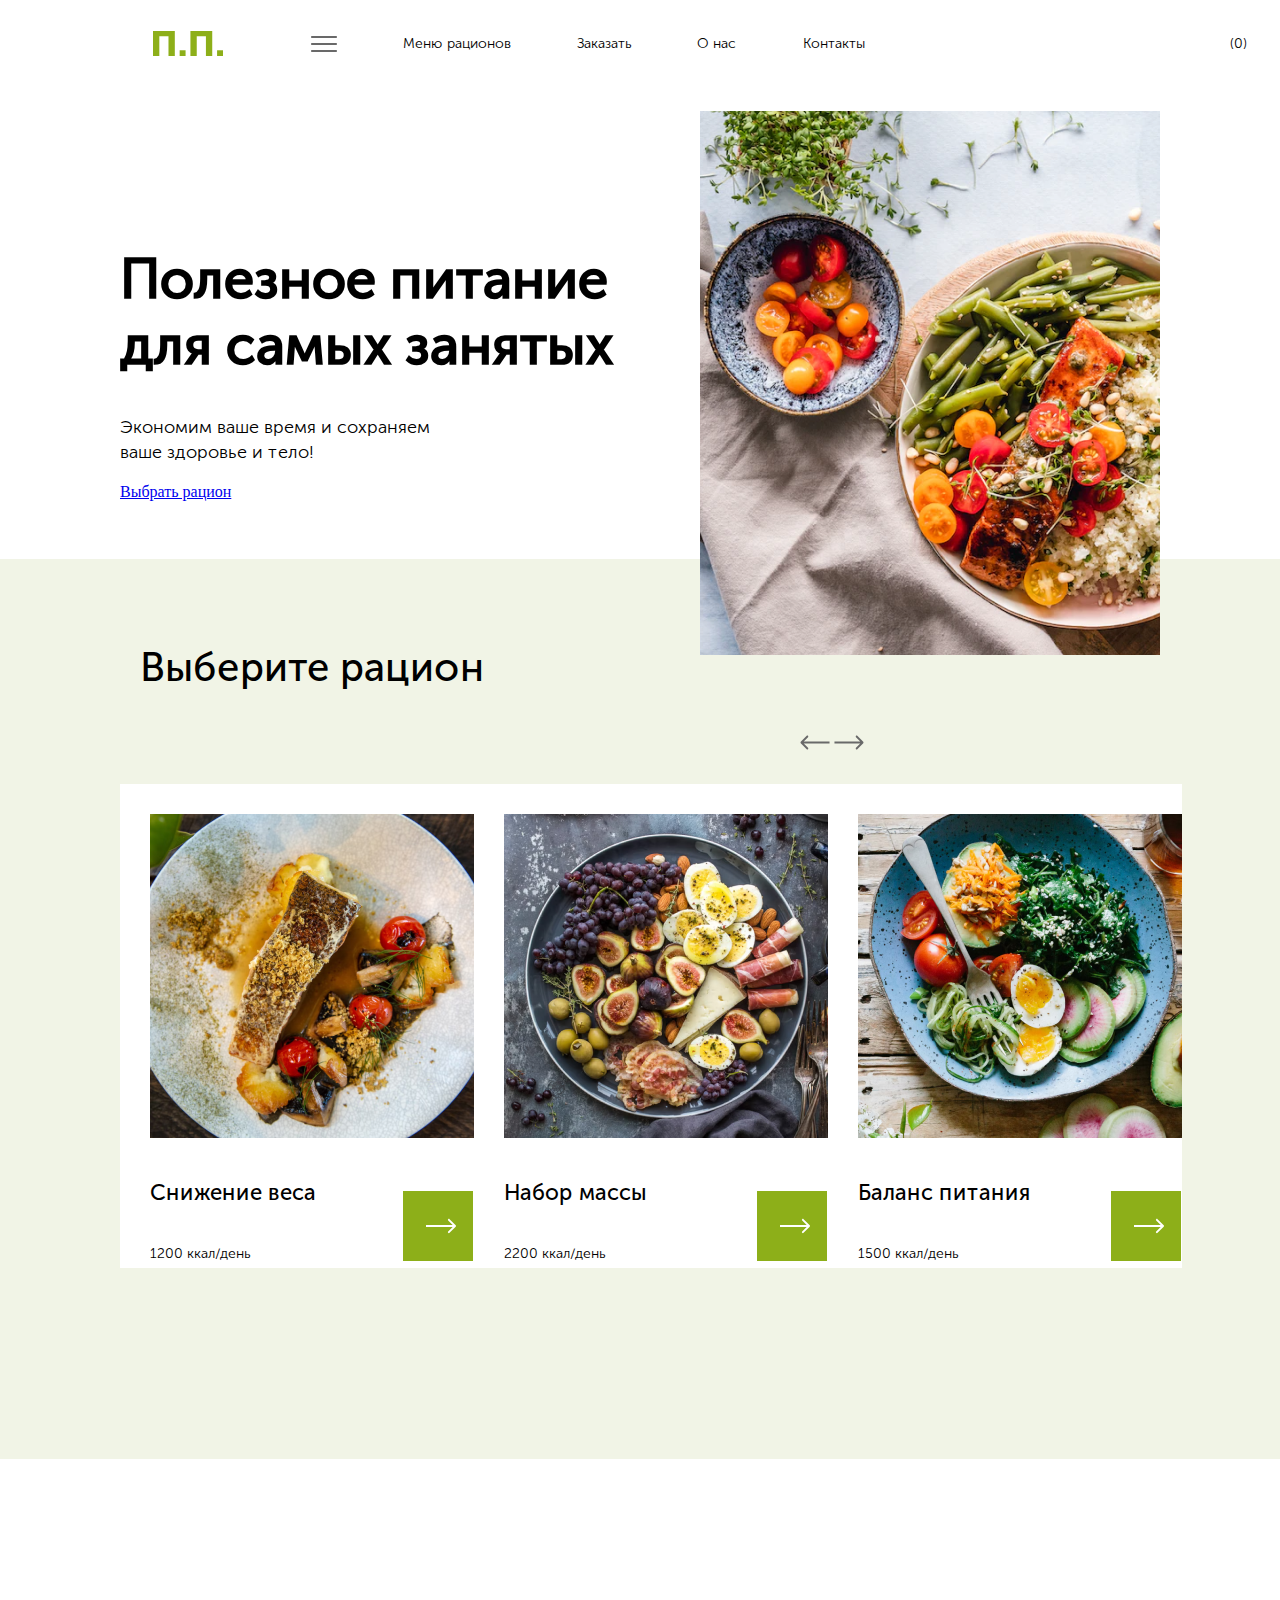
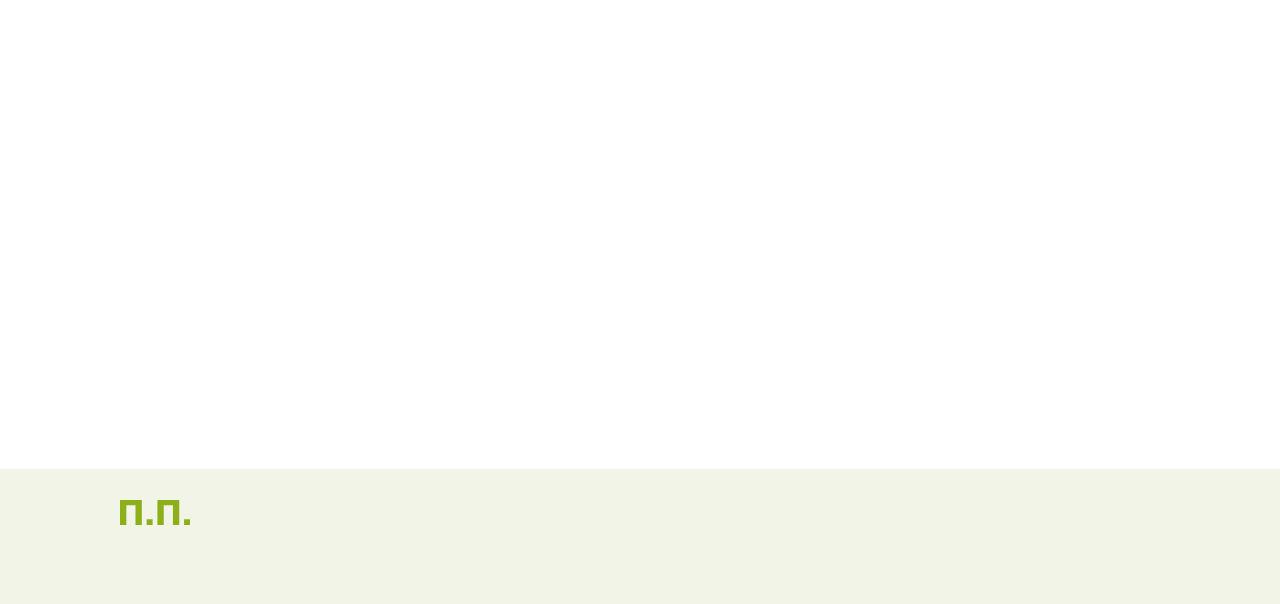
==== pp/html/index.html @ 67abd6be "1st comit" ====
<!DOCTYPE html>
<html lang="en">
<head>
    <meta charset="UTF-8">
    <title>Document</title>
    <link rel="stylesheet" href="../css/style.css">
</head>
<body>
    <div class="header">
        <img class="logo" src="../img/logo.svg" alt="logo">
        <img class="iconmenu" src="../img/iconmenu.svg" alt="iconmenu">
        <p>Меню рационов</p>
        <p>Заказать</p>
        <p>О нас</p>
        <p>Контакты</p>
        <img class="basket" src="../img/basket.svg" alt="basket">
        <p>(0)</p>
    </div>
    <div class="container">
        <div class="firstscreen">
            <div class="maininfo">
                <h1>Полезное питание<br/>для самых занятых</h1>
                <p>Экономим ваше время и сохраняем <br/>ваше здоровье и тело!</p>
                <div class="mainButtonChose">
                    <a href="#chosediet">Выбрать рацион</a>
                </div>
            </div>
            <div class="mainimg">
                <img src="../img/imgmain.png" alt="mainImg">
                <!-- <div class="cutimg"></div> -->
            </div>
        </div>
        <div class="secondscreen"><a name="chosediet"></a>
            <p>Выберите рацион</p>
            <div class="navigationarrows">
                <img src="../img/leftarrow.svg" alt="">
                <img src="../img/rightarrow.svg" alt="">
            </div>
                <div class="dietTypes">
                    <div class="type">
                        <img src="../img/menu1.png" alt="">
                        <p class="programname">Снижение веса</p>
                        <p class="programccal">1200 ккал/день</p>
                        <div class="choseButton">
                            <img src="../img/whitearrow.svg" alt="">
                        </div>
                    </div>
                    <div class="type">
                        <img src="../img/menu2.png" alt="">
                        <p class="programname">Набор массы</p>
                        <p class="programccal">2200 ккал/день</p>
                        <div class="choseButton">
                            <img src="../img/whitearrow.svg" alt="">
                        </div>
                    </div>
                    <div class="type">
                        <img src="../img/menu3.png" alt="">
                        <p class="programname">Баланс питания</p>
                        <p class="programccal">1500 ккал/день</p>
                        <div class="choseButton">
                            <img src="../img/whitearrow.svg" alt="">
                        </div>
                    </div>
                </div>
        </div>
        <div class="thirdscreen">

        </div>
    </div>
    <div class="footer">
        <img class="logo" src="../img/logo.svg" alt="logo">
    </div>
</body>
</html>
---- pp/css/style.css ----
@font-face { 
    font-family: "MuseoSansCyrl300";
    src: url("../fonts/MuseoSansCyrl300/MuseoSansCyrl300.eot");
    src: url("../fonts/MuseoSansCyrl300/MuseoSansCyrl300.eot?#iefix")format("embedded-opentype"),
    url("../fonts/MuseoSansCyrl300/MuseoSansCyrl300.woff") format("woff"),
    url("../fonts/MuseoSansCyrl300/MuseoSansCyrl300.ttf") format("truetype");
    font-weight: bold;
}

@font-face { 
    font-family: "MuseoSansCyrl100";
    src: url("../fonts/MuseoSansCyrl100/MuseoSansCyrl100.eot");
    src: url("../fonts/MuseoSansCyrl100/MuseoSansCyrl100.eot?#iefix")format("embedded-opentype"),
    url("../fonts/MuseoSansCyrl100/MuseoSansCyrl100.woff") format("woff"),
    url("../fonts/MuseoSansCyrl100/MuseoSansCyrl100.ttf") format("truetype");
    font-weight: normal;
}

@font-face { 
    font-family: "MuseoSansCyrl500";
    src: url("../fonts/MuseoSansCyrl500/MuseoSansCyrl500.eot");
    src: url("../fonts/MuseoSansCyrl500/MuseoSansCyrl500.eot?#iefix")format("embedded-opentype"),
    url("../fonts/MuseoSansCyrl500/MuseoSansCyrl500.woff") format("woff"),
    url("../fonts/MuseoSansCyrl500/MuseoSansCyrl500.ttf") format("truetype");
    font-weight: bolder;
}

body {
    display: flex;
    flex-direction: column;
    justify-content: space-between;
    margin: 0;
}

.header{
    display: flex;
    flex-direction: row;
    position: relative;
    justify-content: space-around;
    height: 50px;
}

.header p {
    font-family: 'MuseoSansCyrl300';
    font-size: 14px;
    margin-top: 34px;
}

.logo {
    width: 70px;
    height: 25px;
    margin-left: 120px;
    margin-top: 31px;
}

.iconmenu {
    width: 26px;
    height: 16px;
    margin-left: 22px;
    margin-top: 36px;
}

.basket {
    margin-left: 8.33%;
    margin-right: 8.33%;
    margin-top: 8.33%;
    margin-bottom: 8.33%;
}

.container {
    display: flex;
    flex-direction: column;
}

.firstscreen {
    display: flex;
    flex-direction: row;
    justify-content: flex-start;
    height: 90%;
}

.maininfo {
    width: 50%;
    margin-top: 159px;
    margin-left: 120px;
}

.maininfo h1 {
    text-align: justify;
    font-size: 55px;
    font-family: "MuseoSansCyrl500";
    line-height: 66px;
}

p {
    font-family: 'MuseoSansCyrl300';
    font-size: 18px;
    line-height: 140%;
}

.mainimg {
    width: 50%;
    margin-top: 61px
}

.mainimg img{
    position: relative;
}

/* .cutimg {
    position: absolute;
    width: 194px;
    height: 431px;
    background-color: white;
    margin-left: 133px;
    margin-top: 0;
} */

.secondscreen {
    background-color: rgba(241, 244, 230, 1);
    height: 100vh;
    margin-top: -100px;
}

.secondscreen p{
    display: inline-block;
    margin-top: 80px;
    margin-left: 140px;
    font-family: "MuseoSansCyrl500";
    font-size: 40px;
}

.navigationarrows {
    display: inline;
    color: rgba(105, 105, 105, 1);
    margin-left: 800px;
}

.navigationarrows img {
    width: 30px;
    height: 15px;
}

.dietTypes {
    display: flex;
    justify-content: space-around;
    margin-top: 30px;
    margin-bottom: 125px;
}

.type {
    position: relative;
    width: 384px;
    height: 484px;
    background-color: white;
}

.type:first-child {
    margin-left: 120px;
}

.type:last-child {
    margin-right: 120px;
}

.type img {
    margin-left: 30px;
    margin-top: 30px;
}

.programname {
    display: block !important;
    margin-top: 36px !important;
    margin-left: 30px !important;
    font-family: "MuseoSansCyrl500" !important;
    font-size: 22px !important;
}

.programccal {
    margin-left: 30px !important;
    margin-top: 15px !important;
    font-family: "MuseoSansCyrl300" !important;
    font-size: 14px !important;
    line-height: 16.8px !important;
}

.choseButton {
    position: absolute;
    width: 70px;
    height: 70px;
    background-color: rgba(141, 175, 25, 1);
    z-index: 1;
    margin-top: -86px;
    margin-left: 283px;
}

.choseButton img {
    position: absolute;
    width: 30px;
    height: 20px;
    margin-top: 25px;
    margin-left: 23px;
}

.footer {
    position: absolute;
    width: 100%;
    height: 135px;
    left: 0px;
    top: 2069px;

    /* Фон */

    background: #F1F4E6;
}
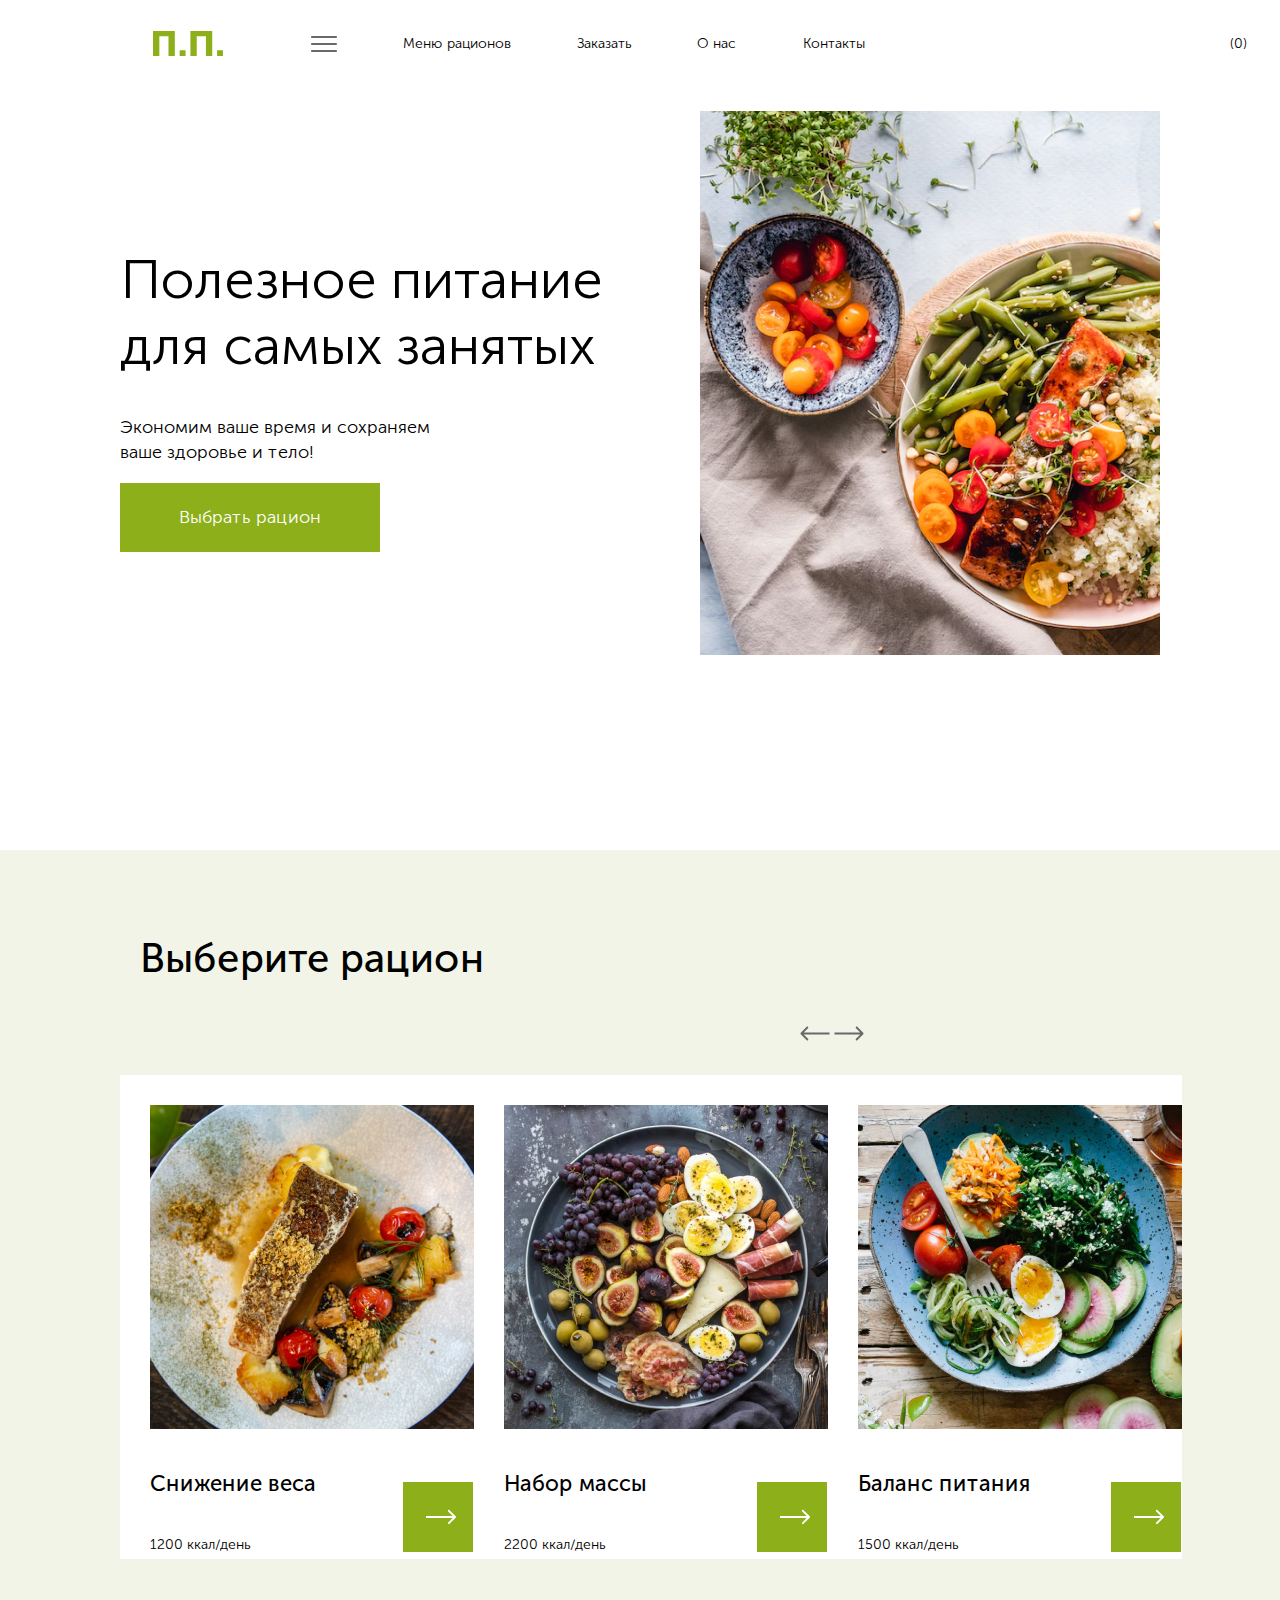
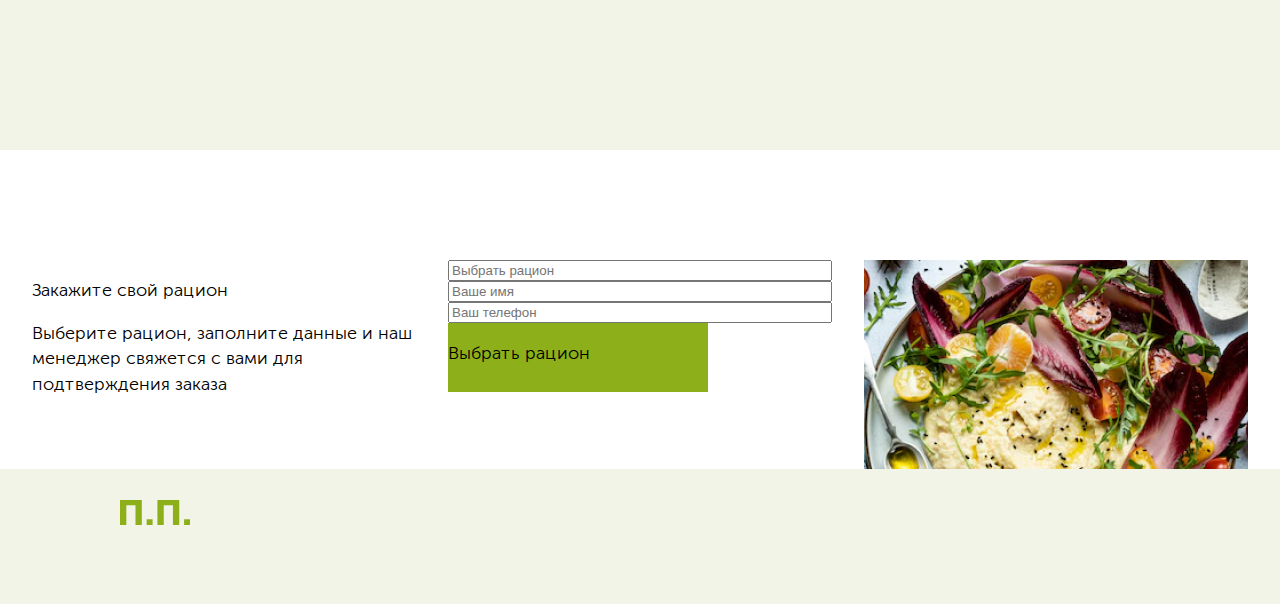
==== commit 189bed85: "работа со стилями" ====
--- a/pp/html/index.html
+++ b/pp/html/index.html
@@ -64,7 +64,21 @@
                 </div>
         </div>
         <div class="thirdscreen">
-
+            <div class="lastinfo">
+                <p>Закажите свой рацион</p>
+                <p>Выберите рацион, заполните данные и наш менеджер свяжется с вами для подтверждения заказа</p>
+            </div>
+            <div class="orderform">
+                <input type="text" placeholder="Выбрать рацион">
+                <input type="text" placeholder="Ваше имя">
+                <input type="text" placeholder="Ваш телефон">
+                <div class="mainButtonChose">
+                    <p>Выбрать рацион</p>
+                </div>
+            </div>
+            <div class="lastimg">
+                <img src="../img/zakaz.png" alt="">
+            </div>
         </div>
     </div>
     <div class="footer">
--- a/pp/css/style.css
+++ b/pp/css/style.css
@@ -76,7 +76,7 @@
     display: flex;
     flex-direction: row;
     justify-content: flex-start;
-    height: 90%;
+    height: 100vh;
 }
 
 .maininfo {
@@ -88,7 +88,7 @@
 .maininfo h1 {
     text-align: justify;
     font-size: 55px;
-    font-family: "MuseoSansCyrl500";
+    font-family: "MuseoSansCyrl300";
     line-height: 66px;
 }
 
@@ -96,6 +96,23 @@
     font-family: 'MuseoSansCyrl300';
     font-size: 18px;
     line-height: 140%;
+}
+
+.mainButtonChose {
+    position: relative;
+    height: 69px;
+    width: 260px;
+    background-color: rgba(141, 175, 25, 1);
+}
+
+.mainButtonChose a {
+    position: absolute;
+    text-decoration: none;
+    font-size: 18px;
+    color: white;
+    font-family: "MuseoSansCyrl300";
+    margin-left: 59px;
+    margin-top: 23px;
 }
 
 .mainimg {
@@ -202,6 +219,26 @@
     margin-left: 23px;
 }
 
+.thirdscreen {
+    display: flex;
+    justify-content: space-evenly;
+    margin-top: 110px;
+}
+
+.lastinfo {
+    width: 30%;
+}
+
+.orderform {
+    display: flex;
+    flex-direction: column;
+    width: 30%;
+}
+
+.lastimg {
+    width: 30%;
+}
+
 .footer {
     position: absolute;
     width: 100%;
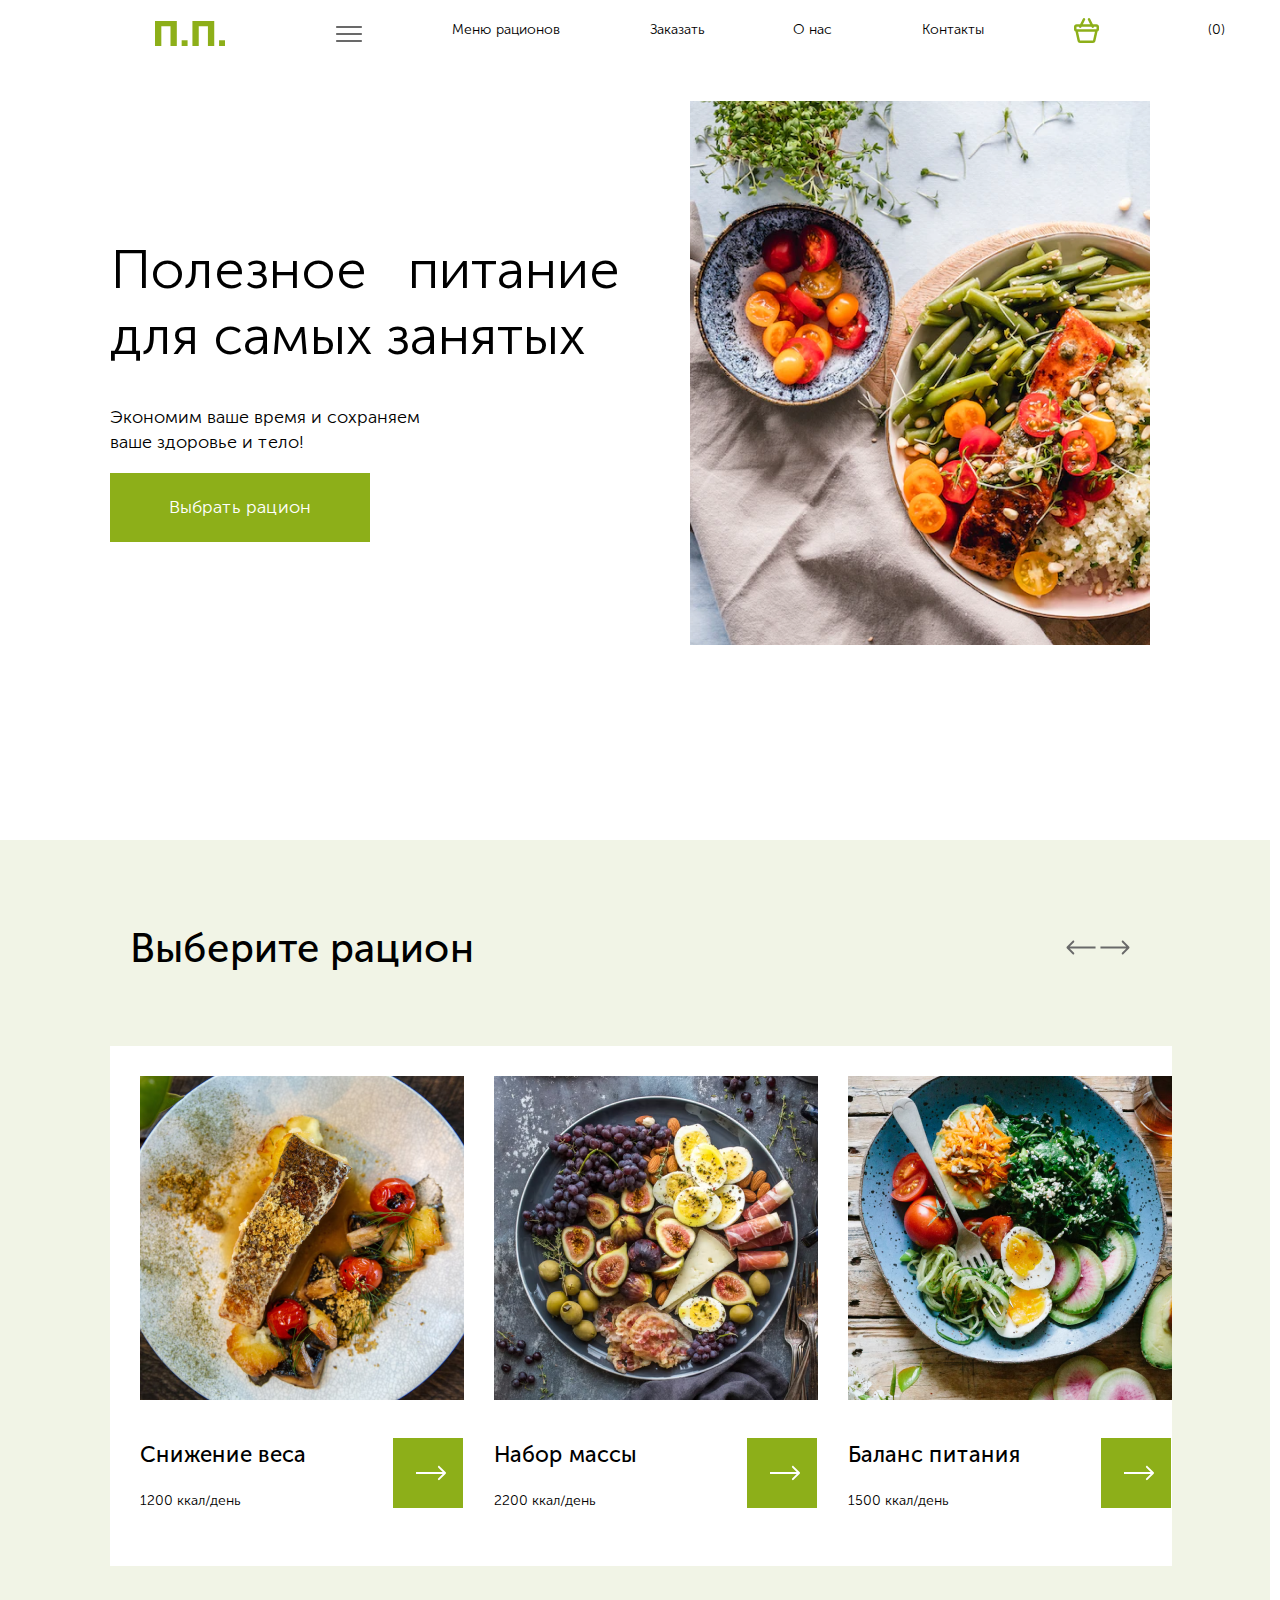
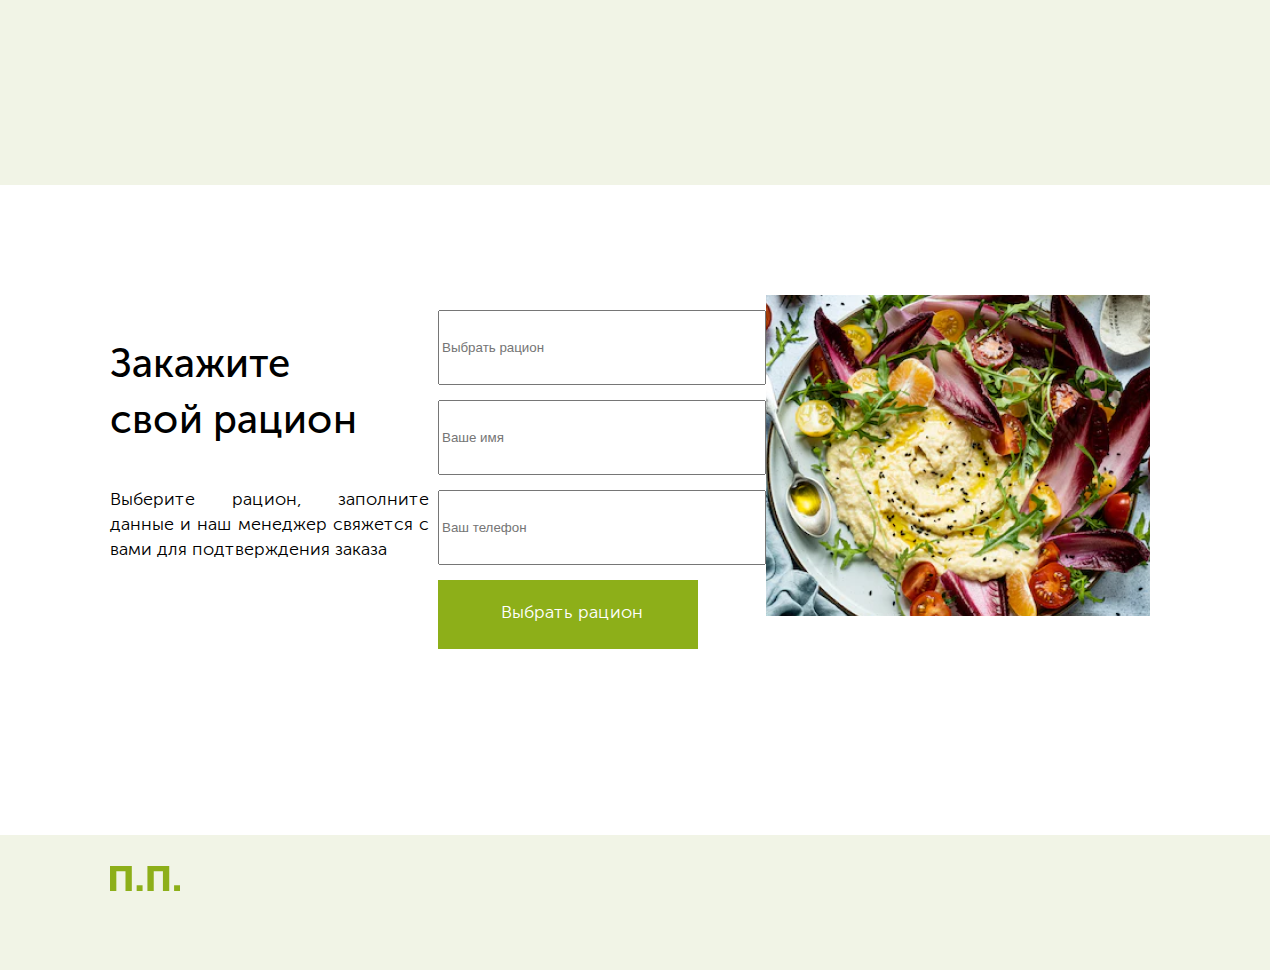
==== commit 753f1667: "верстка под мобилку" ====
--- a/pp/html/index.html
+++ b/pp/html/index.html
@@ -19,7 +19,7 @@
     <div class="container">
         <div class="firstscreen">
             <div class="maininfo">
-                <h1>Полезное питание<br/>для самых занятых</h1>
+                <h1>Полезное питание для самых занятых</h1>
                 <p>Экономим ваше время и сохраняем <br/>ваше здоровье и тело!</p>
                 <div class="mainButtonChose">
                     <a href="#chosediet">Выбрать рацион</a>
@@ -31,10 +31,12 @@
             </div>
         </div>
         <div class="secondscreen"><a name="chosediet"></a>
-            <p>Выберите рацион</p>
-            <div class="navigationarrows">
-                <img src="../img/leftarrow.svg" alt="">
-                <img src="../img/rightarrow.svg" alt="">
+            <div class="secondtitle">
+                <p>Выберите рацион</p>
+                <div class="navigationarrows">
+                    <img src="../img/leftarrow.svg" alt="">
+                    <img src="../img/rightarrow.svg" alt="">
+                </div>
             </div>
                 <div class="dietTypes">
                     <div class="type">
--- a/pp/css/style.css
+++ b/pp/css/style.css
@@ -29,7 +29,10 @@
     display: flex;
     flex-direction: column;
     justify-content: space-between;
-    margin: 0;
+    width: 100vw;
+    outline: none;
+    overflow-x: hidden;
+    margin: -10px;
 }
 
 .header{
@@ -43,7 +46,7 @@
 .header p {
     font-family: 'MuseoSansCyrl300';
     font-size: 14px;
-    margin-top: 34px;
+    margin-top: 30px;
 }
 
 .logo {
@@ -61,10 +64,10 @@
 }
 
 .basket {
-    margin-left: 8.33%;
-    margin-right: 8.33%;
-    margin-top: 8.33%;
-    margin-bottom: 8.33%;
+    height: 25px;
+    width: 25px;
+    margin-top: 28px;
+    margin-right: 20px;
 }
 
 .container {
@@ -86,6 +89,7 @@
 }
 
 .maininfo h1 {
+    width: 510px;
     text-align: justify;
     font-size: 55px;
     font-family: "MuseoSansCyrl300";
@@ -135,12 +139,16 @@
 
 .secondscreen {
     background-color: rgba(241, 244, 230, 1);
-    height: 100vh;
+    height: 105vh;
     margin-top: -100px;
 }
 
-.secondscreen p{
-    display: inline-block;
+.secondtitle {
+    display: flex;
+    justify-content: space-between;
+}
+
+.secondtitle p{
     margin-top: 80px;
     margin-left: 140px;
     font-family: "MuseoSansCyrl500";
@@ -148,9 +156,8 @@
 }
 
 .navigationarrows {
-    display: inline;
+    margin-top: 100px;
     color: rgba(105, 105, 105, 1);
-    margin-left: 800px;
 }
 
 .navigationarrows img {
@@ -158,9 +165,13 @@
     height: 15px;
 }
 
+.navigationarrows img:last-child {
+margin-right: 140px;
+}
+
 .dietTypes {
     display: flex;
-    justify-content: space-around;
+    justify-content: space-evenly;
     margin-top: 30px;
     margin-bottom: 125px;
 }
@@ -168,7 +179,7 @@
 .type {
     position: relative;
     width: 384px;
-    height: 484px;
+    height: 520px;
     background-color: white;
 }
 
@@ -181,6 +192,8 @@
 }
 
 .type img {
+    height: 324px;
+    width: 324px;
     margin-left: 30px;
     margin-top: 30px;
 }
@@ -223,10 +236,25 @@
     display: flex;
     justify-content: space-evenly;
     margin-top: 110px;
+    height: 540px;
 }
 
 .lastinfo {
     width: 30%;
+    text-align: justify;
+    margin-left: 120px;
+}
+
+.lastinfo p:first-child{
+    width: 282px;
+    font-size: 40px;
+    font-family: "MuseoSansCyrl500";
+}
+
+.lastinfo p:last-child{
+    width: 319px;
+    font-size: 18px;
+    font-family: "MuseoSansCyrl300";
 }
 
 .orderform {
@@ -235,18 +263,122 @@
     width: 30%;
 }
 
+.orderform input{
+    width: 320px;
+    height: 69px;
+    margin-top: 15px;
+}
+
+.orderform .mainButtonChose{
+    margin-top: 15px;
+    color: white;
+    font-family: "MuseoSansCyrl300";
+    font-size: 18px;
+}
+
+.mainButtonChose p{
+    margin-left: 63px;
+    margin-top: 20px;
+}
+
 .lastimg {
     width: 30%;
+    margin-right: 120px;
 }
 
 .footer {
-    position: absolute;
-    width: 100%;
+    width: 100vw;
     height: 135px;
-    left: 0px;
-    top: 2069px;
-
-    /* Фон */
-
+    margin-bottom: -10px;
     background: #F1F4E6;
 }
+
+@media screen and (max-width: 800px){
+    .container {
+        display: flex;
+        flex-direction: column;
+        justify-content: space-between;
+        min-width: 100vw;
+        margin-left: -10px;
+    }
+
+    .firstscreen{
+        display: flex;
+        flex-direction: column;
+        align-items: center;
+        height: max-content;
+    }
+
+    .maininfo{
+        width: 345px;
+        text-align: justify;
+        margin-top: 60px;
+    }
+
+    .maininfo h1{
+        width: 345px;
+        font-size: 38px;
+        line-height: 45px;
+    }
+
+    .maininfo p{
+        font-size: 18px;
+        margin-top: 25px;
+    }
+
+    .mainButtonChose{
+        margin-top: 40px;
+        width: 354px;
+    }
+
+    .mainButtonChose a{
+        margin-left: 110px;
+    }
+
+    .mainimg{
+        width: 345px;
+    }
+
+    .secondscreen{
+        display: flex;
+        flex-direction: column;
+        align-items: center;
+        justify-content: center;
+        margin-top: 90px;
+        height: max-content;
+    }
+
+    .navigationarrows {
+        display: none;
+    }
+
+    .dietTypes{
+        display: flex;
+        flex-direction: column;
+        justify-content: center;
+        margin-left: 10px;
+    }
+
+    .type {
+        margin-top: 40px;
+        margin-left: 10px;
+        margin-right: 10px;
+    }
+
+    .thirdscreen{
+        display: flex;
+        flex-direction: column;
+        align-items: center;
+        margin-top: 50px;
+        margin-left: 10px;
+        margin-bottom: 0;
+    }
+
+    .lastimg{
+        display: none;
+    }
+
+    .footer{
+        margin-top: 70px;
+    }
+}
